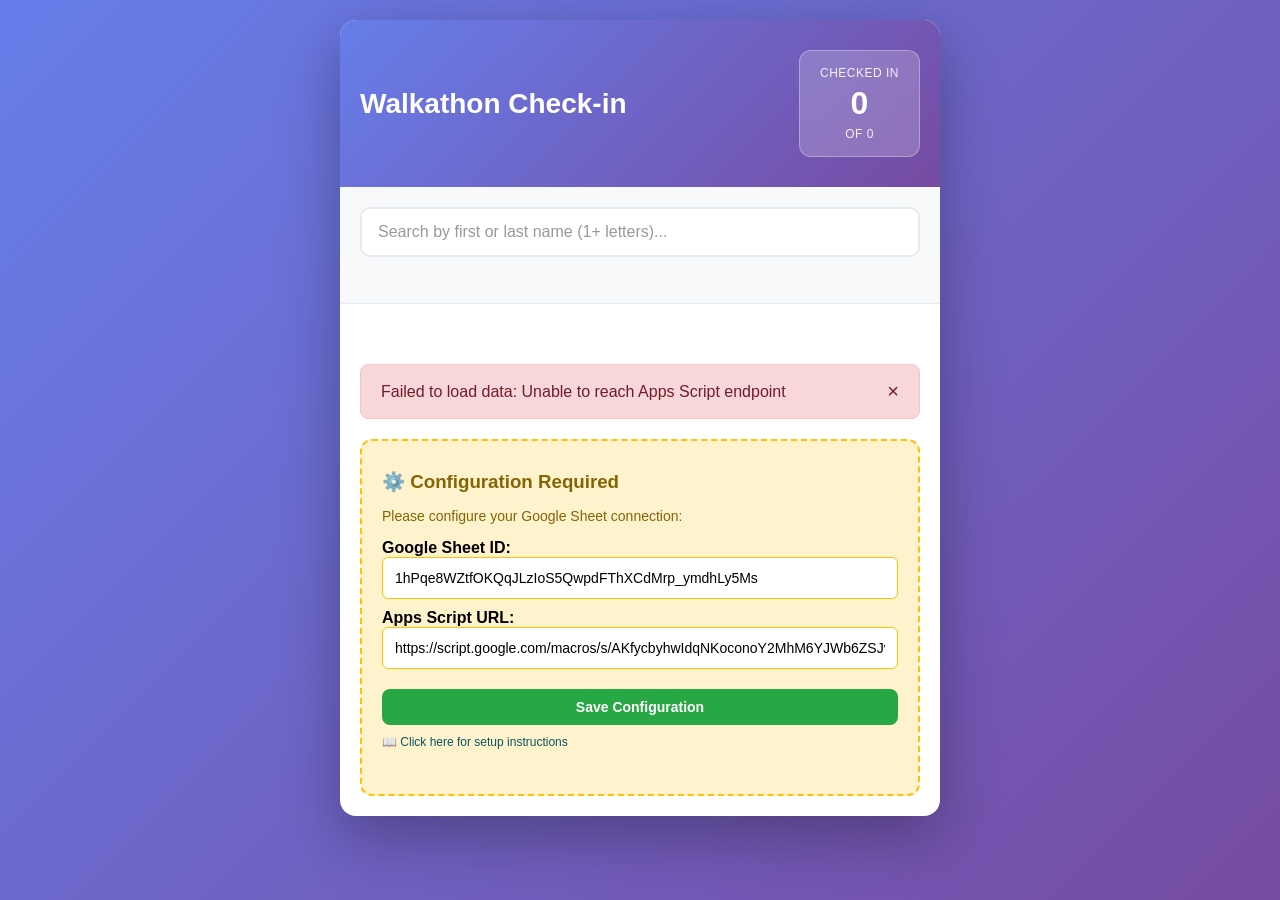
==== index.html @ 70637ba8 "firstcommit" ====
<!DOCTYPE html>
<html lang="en">
<head>
    <meta charset="UTF-8">
    <meta name="viewport" content="width=device-width, initial-scale=1.0">
    <title>Walkathon Check-in System</title>
    <link rel="stylesheet" href="style.css">
</head>
<body>
    <div class="container">
        <!-- Header with Count -->
        <div class="header">
            <h1>Walkathon Check-in</h1>
            <div class="count-box">
                <div class="count-label">Checked In</div>
                <div class="count-number" id="checkedInCount">0</div>
                <div class="count-label">of <span id="totalCount">0</span></div>
            </div>
        </div>

        <!-- Search Section -->
        <div class="search-section">
            <input 
                type="text" 
                id="searchInput" 
                placeholder="Search by first or last name (1+ letters)..."
                class="search-input"
                autocomplete="off"
            >
            <div class="search-info" id="searchInfo"></div>
        </div>

        <!-- Results Section -->
        <div class="results-section">
            <div id="resultsList" class="results-list"></div>
            <div id="noResults" class="no-results" style="display: none;">
                <p>No participants found. Try searching again.</p>
            </div>
        </div>

        <!-- Loading Indicator -->
        <div id="loadingIndicator" class="loading" style="display: none;">
            <p>Loading data...</p>
        </div>

        <!-- Error Message -->
        <div id="errorMessage" class="error-message" style="display: none;"></div>

        <!-- Setup Instructions (hidden by default) -->
        <div id="setupInstructions" class="setup-instructions" style="display: none;">
        </div>
    </div>

    <script src="script.js"></script>
</body>
</html>
---- style.css ----
* {
    margin: 0;
    padding: 0;
    box-sizing: border-box;
}

body {
    font-family: -apple-system, BlinkMacSystemFont, 'Segoe UI', Roboto, Oxygen, Ubuntu, Cantarell, sans-serif;
    background: linear-gradient(135deg, #667eea 0%, #764ba2 100%);
    min-height: 100vh;
    padding: 20px;
}

.container {
    max-width: 600px;
    margin: 0 auto;
    background: white;
    border-radius: 16px;
    box-shadow: 0 20px 60px rgba(0, 0, 0, 0.3);
    overflow: hidden;
}

/* Header Section */
.header {
    background: linear-gradient(135deg, #667eea 0%, #764ba2 100%);
    color: white;
    padding: 30px 20px;
    display: flex;
    justify-content: space-between;
    align-items: center;
    gap: 20px;
}

.header h1 {
    font-size: 28px;
    font-weight: 600;
}

.count-box {
    background: rgba(255, 255, 255, 0.2);
    backdrop-filter: blur(10px);
    padding: 15px 20px;
    border-radius: 12px;
    text-align: center;
    border: 1px solid rgba(255, 255, 255, 0.3);
    min-width: 120px;
}

.count-label {
    font-size: 12px;
    opacity: 0.9;
    text-transform: uppercase;
    letter-spacing: 0.5px;
}

.count-number {
    font-size: 32px;
    font-weight: 700;
    margin: 5px 0;
}

/* Search Section */
.search-section {
    padding: 20px;
    background: #f8f9fa;
    border-bottom: 1px solid #e9ecef;
}

.search-input {
    width: 100%;
    padding: 14px 16px;
    font-size: 16px;
    border: 2px solid #e9ecef;
    border-radius: 10px;
    outline: none;
    transition: all 0.3s ease;
}

.search-input:focus {
    border-color: #667eea;
    box-shadow: 0 0 0 3px rgba(102, 126, 234, 0.1);
}

.search-input::placeholder {
    color: #999;
}

.search-info {
    font-size: 12px;
    color: #666;
    margin-top: 8px;
    text-align: center;
    min-height: 18px;
}

/* Results Section */
.results-section {
    max-height: 600px;
    overflow-y: auto;
    padding: 20px;
}

.results-list {
    display: flex;
    flex-direction: column;
    gap: 12px;
}

/* Family Group */
.family-group {
    border: 1px solid #e9ecef;
    border-radius: 12px;
    overflow: hidden;
}

.family-header {
    background: #f8f9fa;
    padding: 12px 16px;
    border-bottom: 1px solid #e9ecef;
    font-weight: 600;
    color: #333;
    display: flex;
    justify-content: space-between;
    align-items: center;
}

.family-header-name {
    font-size: 16px;
}

.family-header-count {
    font-size: 12px;
    color: #999;
    background: white;
    padding: 4px 8px;
    border-radius: 6px;
}

.family-members {
    display: flex;
    flex-direction: column;
}

/* Participant Item */
.participant {
    padding: 12px 16px;
    border-bottom: 1px solid #f1f3f5;
    display: flex;
    align-items: center;
    gap: 12px;
    transition: background-color 0.2s ease;
}

.participant:last-child {
    border-bottom: none;
}

.participant:hover {
    background-color: #f8f9fa;
}

.participant input[type="checkbox"] {
    width: 18px;
    height: 18px;
    cursor: pointer;
    accent-color: #667eea;
}

.participant-info {
    flex: 1;
    display: flex;
    flex-direction: column;
}

.participant-name {
    font-weight: 500;
    color: #333;
    font-size: 15px;
}

.participant-id {
    font-size: 12px;
    color: #999;
}

.participant.checked-in {
    opacity: 0.7;
    background-color: #f0f7ff;
}

.participant.checked-in .participant-name {
    text-decoration: line-through;
    color: #667eea;
}

/* Action Buttons */
.participant-actions {
    display: flex;
    gap: 8px;
}

.btn-check {
    padding: 6px 12px;
    background: #667eea;
    color: white;
    border: none;
    border-radius: 6px;
    cursor: pointer;
    font-size: 13px;
    font-weight: 600;
    transition: background 0.2s ease;
}

.btn-check:hover {
    background: #5568d3;
}

.btn-check:disabled {
    background: #ccc;
    cursor: not-allowed;
}

.btn-undo {
    padding: 6px 12px;
    background: #f8d7da;
    color: #721c24;
    border: none;
    border-radius: 6px;
    cursor: pointer;
    font-size: 13px;
    font-weight: 600;
    transition: background 0.2s ease;
}

.btn-undo:hover {
    background: #f5c6cb;
}

/* Bulk Actions */
.bulk-actions {
    display: flex;
    gap: 8px;
    margin-top: 8px;
    padding-top: 8px;
    border-top: 1px solid #e9ecef;
}

.btn-primary, .btn-secondary {
    flex: 1;
    padding: 10px 16px;
    border: none;
    border-radius: 8px;
    cursor: pointer;
    font-weight: 600;
    font-size: 14px;
    transition: all 0.2s ease;
}

.btn-primary {
    background: #28a745;
    color: white;
}

.btn-primary:hover {
    background: #218838;
}

.btn-secondary {
    background: #e9ecef;
    color: #333;
}

.btn-secondary:hover {
    background: #dee2e6;
}

/* No Results */
.no-results {
    text-align: center;
    padding: 40px 20px;
    color: #999;
}

.no-results p {
    font-size: 16px;
}

/* Loading */
.loading {
    text-align: center;
    padding: 40px 20px;
    color: #667eea;
    font-weight: 600;
}

/* Error Message */
.error-message {
    background: #f8d7da;
    border: 1px solid #f5c6cb;
    color: #721c24;
    padding: 15px 20px;
    margin: 20px;
    border-radius: 8px;
    display: flex;
    justify-content: space-between;
    align-items: center;
}

.error-close {
    background: none;
    border: none;
    color: #721c24;
    cursor: pointer;
    font-size: 20px;
}

/* Setup Instructions */
.setup-instructions {
    padding: 30px 20px;
    background: #fff3cd;
    border: 2px dashed #ffc107;
    border-radius: 12px;
    margin: 20px;
}

.setup-instructions h3 {
    color: #856404;
    margin-bottom: 15px;
}

.setup-instructions p {
    color: #856404;
    font-size: 14px;
    margin-bottom: 15px;
}

.config-input {
    width: 100%;
    padding: 12px;
    margin-bottom: 10px;
    border: 1px solid #ffc107;
    border-radius: 6px;
    font-size: 14px;
}

.setup-hint {
    font-size: 12px !important;
    color: #856404 !important;
    margin-top: 10px !important;
}

.setup-hint a {
    color: #0c5460;
    text-decoration: none;
}

.setup-hint a:hover {
    text-decoration: underline;
}

/* Responsive */
@media (max-width: 600px) {
    .header {
        flex-direction: column;
        text-align: center;
    }

    .header h1 {
        font-size: 24px;
    }

    .count-box {
        width: 100%;
    }

    .search-input {
        font-size: 16px;
    }
}

/* Scrollbar Styling */
.results-section::-webkit-scrollbar {
    width: 6px;
}

.results-section::-webkit-scrollbar-track {
    background: #f1f3f5;
}

.results-section::-webkit-scrollbar-thumb {
    background: #adb5bd;
    border-radius: 3px;
}

.results-section::-webkit-scrollbar-thumb:hover {
    background: #868e96;
}
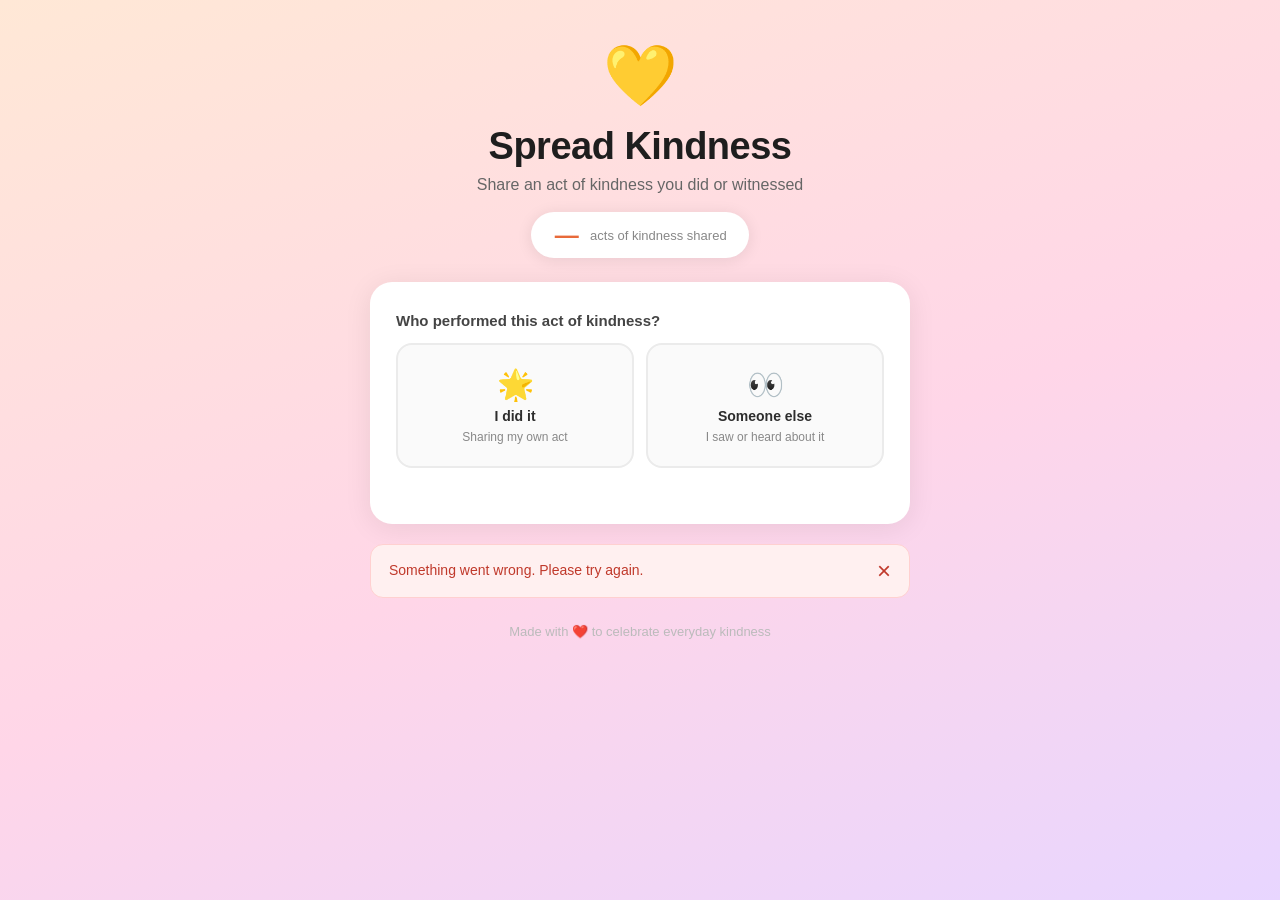
==== commit 3c8b4ad1: "Launch Spread Kindness app with Google Sheets backend Replaces the previous walkathon check-in proto" ====
--- a/index.html
+++ b/index.html
@@ -3,52 +3,139 @@
 <head>
     <meta charset="UTF-8">
     <meta name="viewport" content="width=device-width, initial-scale=1.0">
-    <title>Walkathon Check-in System</title>
+    <title>Spread Kindness 💛</title>
     <link rel="stylesheet" href="style.css">
 </head>
 <body>
-    <div class="container">
-        <!-- Header with Count -->
-        <div class="header">
-            <h1>Walkathon Check-in</h1>
-            <div class="count-box">
-                <div class="count-label">Checked In</div>
-                <div class="count-number" id="checkedInCount">0</div>
-                <div class="count-label">of <span id="totalCount">0</span></div>
+    <div class="page-wrapper">
+
+        <!-- Hero Header -->
+        <header class="hero">
+            <div class="hero-icon">💛</div>
+            <h1>Spread Kindness</h1>
+            <p class="hero-subtitle">Share an act of kindness you did or witnessed</p>
+            <div class="count-pill">
+                <span class="count-number" id="totalCount">—</span>
+                <span class="count-label">acts of kindness shared</span>
             </div>
+        </header>
+
+        <!-- Main Form Card -->
+        <main class="card" id="formCard">
+            <form id="kindnessForm" novalidate>
+
+                <!-- Step 1: Who performed the act? -->
+                <fieldset class="form-section">
+                    <legend class="section-label">Who performed this act of kindness?</legend>
+                    <div class="choice-row">
+                        <button type="button" class="choice-btn" id="choiceMyself"
+                                onclick="selectReporter('myself')">
+                            <span class="choice-icon">🌟</span>
+                            <strong>I did it</strong>
+                            <small>Sharing my own act</small>
+                        </button>
+                        <button type="button" class="choice-btn" id="choiceSomeone"
+                                onclick="selectReporter('someone')">
+                            <span class="choice-icon">👀</span>
+                            <strong>Someone else</strong>
+                            <small>I saw or heard about it</small>
+                        </button>
+                    </div>
+                </fieldset>
+
+                <!-- Step 2: Details (revealed after choice) -->
+                <div id="formDetails" class="form-details" aria-hidden="true">
+
+                    <!-- Kind person's name -->
+                    <div class="form-group">
+                        <label class="field-label" id="kindPersonLabel" for="kindPersonName">
+                            Your name <span class="required">*</span>
+                        </label>
+                        <input
+                            type="text"
+                            id="kindPersonName"
+                            class="field-input"
+                            placeholder="e.g., Priya Sharma"
+                            autocomplete="name"
+                            maxlength="100"
+                        >
+                        <p class="field-hint" id="kindPersonHint">The person who performed the kind act</p>
+                    </div>
+
+                    <!-- Act description -->
+                    <div class="form-group">
+                        <label class="field-label" for="actDescription">
+                            What was the act of kindness? <span class="required">*</span>
+                        </label>
+                        <textarea
+                            id="actDescription"
+                            class="field-textarea"
+                            placeholder="Describe what happened... even small acts make a big difference!"
+                            rows="4"
+                            maxlength="500"
+                        ></textarea>
+                        <p class="field-hint char-count"><span id="charCount">0</span> / 500</p>
+                    </div>
+
+                    <!-- Reporter section — only shown when "someone else" is chosen -->
+                    <div id="reporterSection" hidden>
+                        <div class="section-divider">
+                            <span>About you — the reporter</span>
+                        </div>
+                        <div class="form-group">
+                            <label class="field-label" for="submitterName">
+                                Your name
+                                <span class="optional">(optional — you can stay anonymous)</span>
+                            </label>
+                            <input
+                                type="text"
+                                id="submitterName"
+                                class="field-input"
+                                placeholder="Leave blank to stay anonymous"
+                                autocomplete="name"
+                                maxlength="100"
+                            >
+                            <p class="anon-note">
+                                🤫 Completely fine to stay anonymous — we just want to
+                                celebrate the kind person!
+                            </p>
+                        </div>
+                    </div>
+
+                    <button type="submit" class="submit-btn" id="submitBtn">
+                        Share This Kindness ❤️
+                    </button>
+
+                </div>
+
+            </form>
+        </main>
+
+        <!-- Success Screen -->
+        <div class="card success-card" id="successCard" hidden>
+            <div class="success-icon">🎉</div>
+            <h2>Thank You!</h2>
+            <p class="success-msg">This act of kindness has been recorded and celebrated.</p>
+            <div class="success-count-box">
+                Together we've shared
+                <strong id="newTotalCount">—</strong>
+                acts of kindness!
+            </div>
+            <button class="submit-btn secondary" onclick="resetForm()">
+                Share Another ❤️
+            </button>
         </div>
 
-        <!-- Search Section -->
-        <div class="search-section">
-            <input 
-                type="text" 
-                id="searchInput" 
-                placeholder="Search by first or last name (1+ letters)..."
-                class="search-input"
-                autocomplete="off"
-            >
-            <div class="search-info" id="searchInfo"></div>
+        <!-- Error Banner -->
+        <div class="error-banner" id="errorBanner" hidden role="alert">
+            <span id="errorText">Something went wrong. Please try again.</span>
+            <button class="error-close" onclick="dismissError()" aria-label="Dismiss">×</button>
         </div>
 
-        <!-- Results Section -->
-        <div class="results-section">
-            <div id="resultsList" class="results-list"></div>
-            <div id="noResults" class="no-results" style="display: none;">
-                <p>No participants found. Try searching again.</p>
-            </div>
-        </div>
+        <footer class="page-footer">
+            Made with ❤️ to celebrate everyday kindness
+        </footer>
 
-        <!-- Loading Indicator -->
-        <div id="loadingIndicator" class="loading" style="display: none;">
-            <p>Loading data...</p>
-        </div>
-
-        <!-- Error Message -->
-        <div id="errorMessage" class="error-message" style="display: none;"></div>
-
-        <!-- Setup Instructions (hidden by default) -->
-        <div id="setupInstructions" class="setup-instructions" style="display: none;">
-        </div>
     </div>
 
     <script src="script.js"></script>
--- a/style.css
+++ b/style.css
@@ -1,397 +1,384 @@
-* {
+*, *::before, *::after {
+    box-sizing: border-box;
     margin: 0;
     padding: 0;
-    box-sizing: border-box;
 }
 
 body {
-    font-family: -apple-system, BlinkMacSystemFont, 'Segoe UI', Roboto, Oxygen, Ubuntu, Cantarell, sans-serif;
-    background: linear-gradient(135deg, #667eea 0%, #764ba2 100%);
+    font-family: -apple-system, BlinkMacSystemFont, 'Segoe UI', Roboto, sans-serif;
+    background: linear-gradient(160deg, #FFE8D6 0%, #FFD6E8 55%, #E8D6FF 100%);
     min-height: 100vh;
-    padding: 20px;
-}
-
-.container {
-    max-width: 600px;
+    padding: 28px 16px 56px;
+    color: #2D2D2D;
+}
+
+.page-wrapper {
+    max-width: 540px;
     margin: 0 auto;
+    display: flex;
+    flex-direction: column;
+    gap: 20px;
+}
+
+/* ── Hero ── */
+.hero {
+    text-align: center;
+    padding: 12px 0 4px;
+}
+
+.hero-icon {
+    font-size: 60px;
+    display: block;
+    margin-bottom: 14px;
+    animation: heartbeat 2.4s ease-in-out infinite;
+}
+
+@keyframes heartbeat {
+    0%, 100% { transform: scale(1); }
+    14%       { transform: scale(1.12); }
+    28%       { transform: scale(1); }
+    42%       { transform: scale(1.06); }
+    56%       { transform: scale(1); }
+}
+
+.hero h1 {
+    font-size: 38px;
+    font-weight: 800;
+    letter-spacing: -0.5px;
+    margin-bottom: 8px;
+    color: #1E1E1E;
+}
+
+.hero-subtitle {
+    font-size: 16px;
+    color: #666;
+    margin-bottom: 18px;
+}
+
+.count-pill {
+    display: inline-flex;
+    align-items: center;
+    gap: 10px;
     background: white;
+    border-radius: 100px;
+    padding: 9px 22px;
+    box-shadow: 0 2px 16px rgba(0, 0, 0, 0.09);
+}
+
+.count-number {
+    font-size: 24px;
+    font-weight: 800;
+    color: #E86A3A;
+    min-width: 2ch;
+    text-align: center;
+}
+
+.count-label {
+    font-size: 13px;
+    color: #888;
+}
+
+/* ── Card ── */
+.card {
+    background: white;
+    border-radius: 22px;
+    padding: 30px 26px;
+    box-shadow: 0 4px 28px rgba(0, 0, 0, 0.08);
+}
+
+/* ── Choice buttons ── */
+fieldset {
+    border: none;
+}
+
+.section-label {
+    display: block;
+    font-size: 15px;
+    font-weight: 600;
+    color: #444;
+    margin-bottom: 14px;
+}
+
+.choice-row {
+    display: grid;
+    grid-template-columns: 1fr 1fr;
+    gap: 12px;
+}
+
+.choice-btn {
+    display: flex;
+    flex-direction: column;
+    align-items: center;
+    gap: 6px;
+    padding: 22px 12px;
+    background: #FAFAFA;
+    border: 2.5px solid #EBEBEB;
     border-radius: 16px;
-    box-shadow: 0 20px 60px rgba(0, 0, 0, 0.3);
+    cursor: pointer;
+    text-align: center;
+    transition: border-color 0.2s, background 0.2s, box-shadow 0.2s;
+}
+
+.choice-btn:hover {
+    border-color: #E86A3A;
+    background: #FFF5F0;
+}
+
+.choice-btn.selected {
+    border-color: #E86A3A;
+    background: #FFF0E8;
+    box-shadow: 0 0 0 4px rgba(232, 106, 58, 0.12);
+}
+
+.choice-icon {
+    font-size: 30px;
+}
+
+.choice-btn strong {
+    font-size: 14px;
+    font-weight: 700;
+    color: #2D2D2D;
+}
+
+.choice-btn small {
+    font-size: 12px;
+    color: #888;
+}
+
+/* ── Form details (revealed on choice) ── */
+.form-details {
+    display: flex;
+    flex-direction: column;
+    gap: 22px;
+    margin-top: 26px;
+    max-height: 0;
     overflow: hidden;
-}
-
-/* Header Section */
-.header {
-    background: linear-gradient(135deg, #667eea 0%, #764ba2 100%);
+    opacity: 0;
+    pointer-events: none;
+    transition: max-height 0.45s ease, opacity 0.3s ease;
+}
+
+.form-details.visible {
+    max-height: 1200px;
+    opacity: 1;
+    pointer-events: auto;
+}
+
+/* ── Form groups ── */
+.form-group {
+    display: flex;
+    flex-direction: column;
+    gap: 7px;
+}
+
+.field-label {
+    font-size: 14px;
+    font-weight: 600;
+    color: #444;
+}
+
+.required {
+    color: #E86A3A;
+}
+
+.optional {
+    font-weight: 400;
+    color: #999;
+    font-size: 12px;
+}
+
+.field-input,
+.field-textarea {
+    width: 100%;
+    padding: 13px 15px;
+    border: 2px solid #E8E8E8;
+    border-radius: 11px;
+    font-size: 15px;
+    font-family: inherit;
+    color: #2D2D2D;
+    outline: none;
+    transition: border-color 0.2s, box-shadow 0.2s;
+    background: #FAFAFA;
+}
+
+.field-input:focus,
+.field-textarea:focus {
+    border-color: #E86A3A;
+    background: white;
+    box-shadow: 0 0 0 3px rgba(232, 106, 58, 0.12);
+}
+
+.field-input::placeholder,
+.field-textarea::placeholder {
+    color: #C0C0C0;
+}
+
+.field-textarea {
+    resize: vertical;
+    min-height: 110px;
+}
+
+.field-hint {
+    font-size: 12px;
+    color: #AAA;
+}
+
+.char-count {
+    text-align: right;
+}
+
+/* ── Reporter divider ── */
+.section-divider {
+    display: flex;
+    align-items: center;
+    gap: 10px;
+    font-size: 11px;
+    text-transform: uppercase;
+    letter-spacing: 0.6px;
+    color: #C0C0C0;
+    margin-bottom: 4px;
+}
+
+.section-divider::before,
+.section-divider::after {
+    content: '';
+    flex: 1;
+    height: 1px;
+    background: #EBEBEB;
+}
+
+.anon-note {
+    font-size: 13px;
+    color: #888;
+    background: #F7F7F7;
+    border-left: 3px solid #E86A3A;
+    padding: 10px 13px;
+    border-radius: 0 9px 9px 0;
+    line-height: 1.5;
+}
+
+/* ── Submit button ── */
+.submit-btn {
+    width: 100%;
+    padding: 17px;
+    background: linear-gradient(135deg, #E86A3A 0%, #C8522A 100%);
     color: white;
-    padding: 30px 20px;
+    border: none;
+    border-radius: 13px;
+    font-size: 16px;
+    font-weight: 700;
+    cursor: pointer;
+    letter-spacing: 0.2px;
+    transition: transform 0.15s, box-shadow 0.15s, opacity 0.15s;
+}
+
+.submit-btn:hover:not(:disabled) {
+    transform: translateY(-2px);
+    box-shadow: 0 8px 24px rgba(232, 106, 58, 0.35);
+}
+
+.submit-btn:active:not(:disabled) {
+    transform: translateY(0);
+}
+
+.submit-btn:disabled {
+    opacity: 0.55;
+    cursor: not-allowed;
+}
+
+.submit-btn.secondary {
+    background: linear-gradient(135deg, #9B59B6 0%, #7D3C98 100%);
+    box-shadow: none;
+}
+
+.submit-btn.secondary:hover {
+    box-shadow: 0 8px 24px rgba(155, 89, 182, 0.35);
+}
+
+/* ── Success card ── */
+.success-card {
+    text-align: center;
+}
+
+.success-icon {
+    font-size: 68px;
+    display: block;
+    margin-bottom: 18px;
+    animation: popIn 0.5s cubic-bezier(0.175, 0.885, 0.32, 1.275);
+}
+
+@keyframes popIn {
+    0%   { transform: scale(0); opacity: 0; }
+    80%  { transform: scale(1.15); }
+    100% { transform: scale(1); opacity: 1; }
+}
+
+.success-card h2 {
+    font-size: 30px;
+    font-weight: 800;
+    margin-bottom: 10px;
+}
+
+.success-msg {
+    color: #666;
+    font-size: 16px;
+    margin-bottom: 24px;
+    line-height: 1.5;
+}
+
+.success-count-box {
+    background: #FFF5F0;
+    border: 1.5px solid #FFD0B0;
+    border-radius: 14px;
+    padding: 18px 20px;
+    font-size: 15px;
+    color: #555;
+    margin-bottom: 26px;
+    line-height: 1.6;
+}
+
+.success-count-box strong {
+    color: #E86A3A;
+    font-size: 22px;
+}
+
+/* ── Error banner ── */
+.error-banner {
+    background: #FFF0F0;
+    border: 1.5px solid #FFD0D0;
+    color: #C0392B;
+    padding: 14px 18px;
+    border-radius: 13px;
     display: flex;
     justify-content: space-between;
     align-items: center;
-    gap: 20px;
-}
-
-.header h1 {
-    font-size: 28px;
-    font-weight: 600;
-}
-
-.count-box {
-    background: rgba(255, 255, 255, 0.2);
-    backdrop-filter: blur(10px);
-    padding: 15px 20px;
-    border-radius: 12px;
-    text-align: center;
-    border: 1px solid rgba(255, 255, 255, 0.3);
-    min-width: 120px;
-}
-
-.count-label {
-    font-size: 12px;
-    opacity: 0.9;
-    text-transform: uppercase;
-    letter-spacing: 0.5px;
-}
-
-.count-number {
-    font-size: 32px;
-    font-weight: 700;
-    margin: 5px 0;
-}
-
-/* Search Section */
-.search-section {
-    padding: 20px;
-    background: #f8f9fa;
-    border-bottom: 1px solid #e9ecef;
-}
-
-.search-input {
-    width: 100%;
-    padding: 14px 16px;
-    font-size: 16px;
-    border: 2px solid #e9ecef;
-    border-radius: 10px;
-    outline: none;
-    transition: all 0.3s ease;
-}
-
-.search-input:focus {
-    border-color: #667eea;
-    box-shadow: 0 0 0 3px rgba(102, 126, 234, 0.1);
-}
-
-.search-input::placeholder {
-    color: #999;
-}
-
-.search-info {
-    font-size: 12px;
-    color: #666;
-    margin-top: 8px;
-    text-align: center;
-    min-height: 18px;
-}
-
-/* Results Section */
-.results-section {
-    max-height: 600px;
-    overflow-y: auto;
-    padding: 20px;
-}
-
-.results-list {
-    display: flex;
-    flex-direction: column;
     gap: 12px;
-}
-
-/* Family Group */
-.family-group {
-    border: 1px solid #e9ecef;
-    border-radius: 12px;
-    overflow: hidden;
-}
-
-.family-header {
-    background: #f8f9fa;
-    padding: 12px 16px;
-    border-bottom: 1px solid #e9ecef;
-    font-weight: 600;
-    color: #333;
-    display: flex;
-    justify-content: space-between;
-    align-items: center;
-}
-
-.family-header-name {
-    font-size: 16px;
-}
-
-.family-header-count {
-    font-size: 12px;
-    color: #999;
-    background: white;
-    padding: 4px 8px;
-    border-radius: 6px;
-}
-
-.family-members {
-    display: flex;
-    flex-direction: column;
-}
-
-/* Participant Item */
-.participant {
-    padding: 12px 16px;
-    border-bottom: 1px solid #f1f3f5;
-    display: flex;
-    align-items: center;
-    gap: 12px;
-    transition: background-color 0.2s ease;
-}
-
-.participant:last-child {
-    border-bottom: none;
-}
-
-.participant:hover {
-    background-color: #f8f9fa;
-}
-
-.participant input[type="checkbox"] {
-    width: 18px;
-    height: 18px;
-    cursor: pointer;
-    accent-color: #667eea;
-}
-
-.participant-info {
-    flex: 1;
-    display: flex;
-    flex-direction: column;
-}
-
-.participant-name {
-    font-weight: 500;
-    color: #333;
-    font-size: 15px;
-}
-
-.participant-id {
-    font-size: 12px;
-    color: #999;
-}
-
-.participant.checked-in {
-    opacity: 0.7;
-    background-color: #f0f7ff;
-}
-
-.participant.checked-in .participant-name {
-    text-decoration: line-through;
-    color: #667eea;
-}
-
-/* Action Buttons */
-.participant-actions {
-    display: flex;
-    gap: 8px;
-}
-
-.btn-check {
-    padding: 6px 12px;
-    background: #667eea;
-    color: white;
-    border: none;
-    border-radius: 6px;
-    cursor: pointer;
-    font-size: 13px;
-    font-weight: 600;
-    transition: background 0.2s ease;
-}
-
-.btn-check:hover {
-    background: #5568d3;
-}
-
-.btn-check:disabled {
-    background: #ccc;
-    cursor: not-allowed;
-}
-
-.btn-undo {
-    padding: 6px 12px;
-    background: #f8d7da;
-    color: #721c24;
-    border: none;
-    border-radius: 6px;
-    cursor: pointer;
-    font-size: 13px;
-    font-weight: 600;
-    transition: background 0.2s ease;
-}
-
-.btn-undo:hover {
-    background: #f5c6cb;
-}
-
-/* Bulk Actions */
-.bulk-actions {
-    display: flex;
-    gap: 8px;
-    margin-top: 8px;
-    padding-top: 8px;
-    border-top: 1px solid #e9ecef;
-}
-
-.btn-primary, .btn-secondary {
-    flex: 1;
-    padding: 10px 16px;
-    border: none;
-    border-radius: 8px;
-    cursor: pointer;
-    font-weight: 600;
     font-size: 14px;
-    transition: all 0.2s ease;
-}
-
-.btn-primary {
-    background: #28a745;
-    color: white;
-}
-
-.btn-primary:hover {
-    background: #218838;
-}
-
-.btn-secondary {
-    background: #e9ecef;
-    color: #333;
-}
-
-.btn-secondary:hover {
-    background: #dee2e6;
-}
-
-/* No Results */
-.no-results {
-    text-align: center;
-    padding: 40px 20px;
-    color: #999;
-}
-
-.no-results p {
-    font-size: 16px;
-}
-
-/* Loading */
-.loading {
-    text-align: center;
-    padding: 40px 20px;
-    color: #667eea;
-    font-weight: 600;
-}
-
-/* Error Message */
-.error-message {
-    background: #f8d7da;
-    border: 1px solid #f5c6cb;
-    color: #721c24;
-    padding: 15px 20px;
-    margin: 20px;
-    border-radius: 8px;
-    display: flex;
-    justify-content: space-between;
-    align-items: center;
+    line-height: 1.4;
 }
 
 .error-close {
     background: none;
     border: none;
-    color: #721c24;
+    color: #C0392B;
     cursor: pointer;
-    font-size: 20px;
-}
-
-/* Setup Instructions */
-.setup-instructions {
-    padding: 30px 20px;
-    background: #fff3cd;
-    border: 2px dashed #ffc107;
-    border-radius: 12px;
-    margin: 20px;
-}
-
-.setup-instructions h3 {
-    color: #856404;
-    margin-bottom: 15px;
-}
-
-.setup-instructions p {
-    color: #856404;
-    font-size: 14px;
-    margin-bottom: 15px;
-}
-
-.config-input {
-    width: 100%;
-    padding: 12px;
-    margin-bottom: 10px;
-    border: 1px solid #ffc107;
-    border-radius: 6px;
-    font-size: 14px;
-}
-
-.setup-hint {
-    font-size: 12px !important;
-    color: #856404 !important;
-    margin-top: 10px !important;
-}
-
-.setup-hint a {
-    color: #0c5460;
-    text-decoration: none;
-}
-
-.setup-hint a:hover {
-    text-decoration: underline;
-}
-
-/* Responsive */
-@media (max-width: 600px) {
-    .header {
-        flex-direction: column;
-        text-align: center;
-    }
-
-    .header h1 {
-        font-size: 24px;
-    }
-
-    .count-box {
-        width: 100%;
-    }
-
-    .search-input {
-        font-size: 16px;
-    }
-}
-
-/* Scrollbar Styling */
-.results-section::-webkit-scrollbar {
-    width: 6px;
-}
-
-.results-section::-webkit-scrollbar-track {
-    background: #f1f3f5;
-}
-
-.results-section::-webkit-scrollbar-thumb {
-    background: #adb5bd;
-    border-radius: 3px;
-}
-
-.results-section::-webkit-scrollbar-thumb:hover {
-    background: #868e96;
-}
+    font-size: 24px;
+    line-height: 1;
+    padding: 0;
+    flex-shrink: 0;
+}
+
+/* ── Footer ── */
+.page-footer {
+    text-align: center;
+    font-size: 13px;
+    color: #BBB;
+    padding: 6px 0;
+}
+
+/* ── Responsive ── */
+@media (max-width: 420px) {
+    .hero h1     { font-size: 30px; }
+    .card        { padding: 22px 18px; }
+    .choice-row  { grid-template-columns: 1fr; }
+}
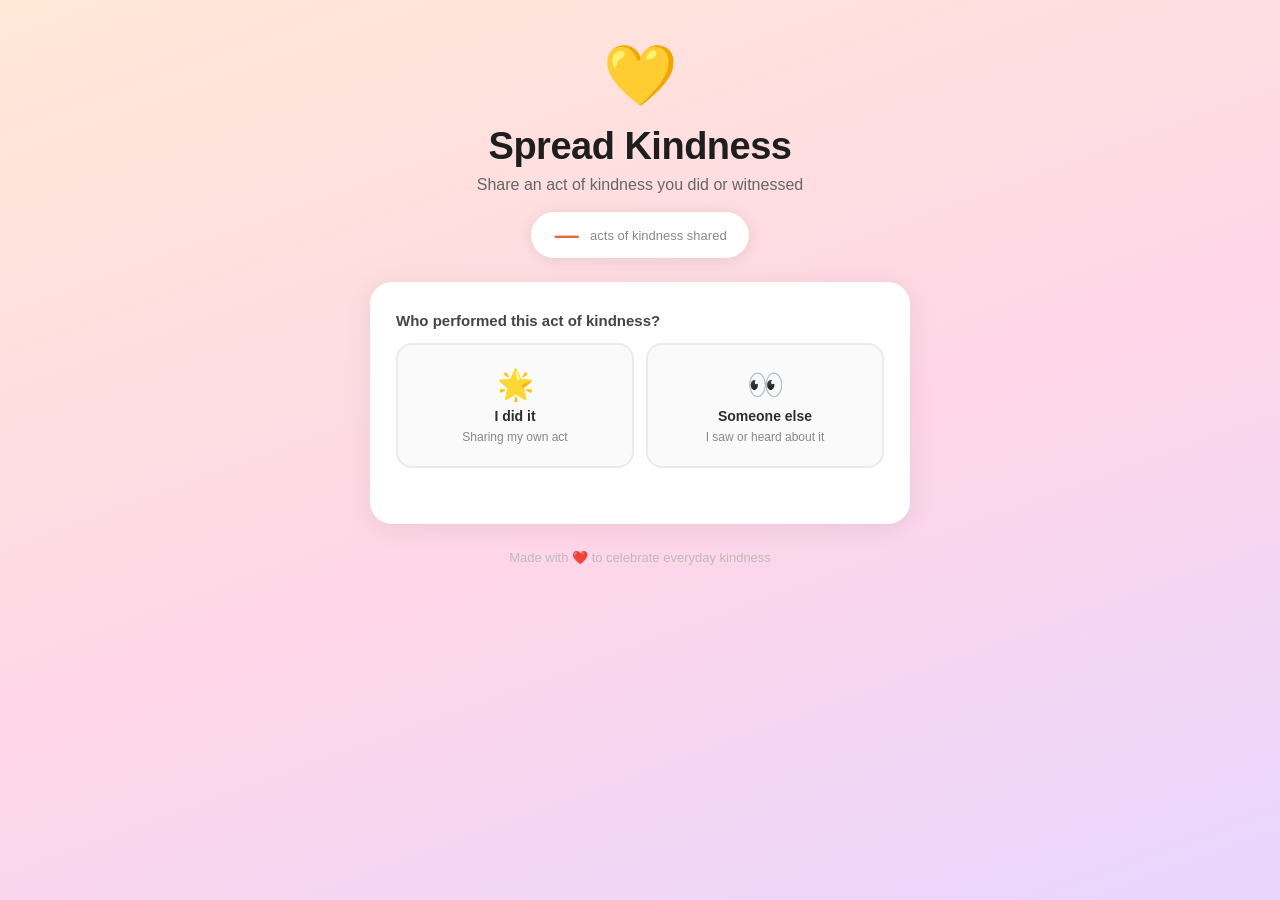
==== commit c190c7aa: "Fix error banner always showing on page load The error banner used display:flex in CSS which overrod" ====
--- a/index.html
+++ b/index.html
@@ -127,8 +127,8 @@
         </div>
 
         <!-- Error Banner -->
-        <div class="error-banner" id="errorBanner" hidden role="alert">
-            <span id="errorText">Something went wrong. Please try again.</span>
+        <div class="error-banner" id="errorBanner" role="alert">
+            <span id="errorText"></span>
             <button class="error-close" onclick="dismissError()" aria-label="Dismiss">×</button>
         </div>
 
--- a/style.css
+++ b/style.css
@@ -349,12 +349,16 @@
     color: #C0392B;
     padding: 14px 18px;
     border-radius: 13px;
-    display: flex;
+    display: none;            /* hidden by default */
     justify-content: space-between;
     align-items: center;
     gap: 12px;
     font-size: 14px;
     line-height: 1.4;
+}
+
+.error-banner.visible {
+    display: flex;
 }
 
 .error-close {
